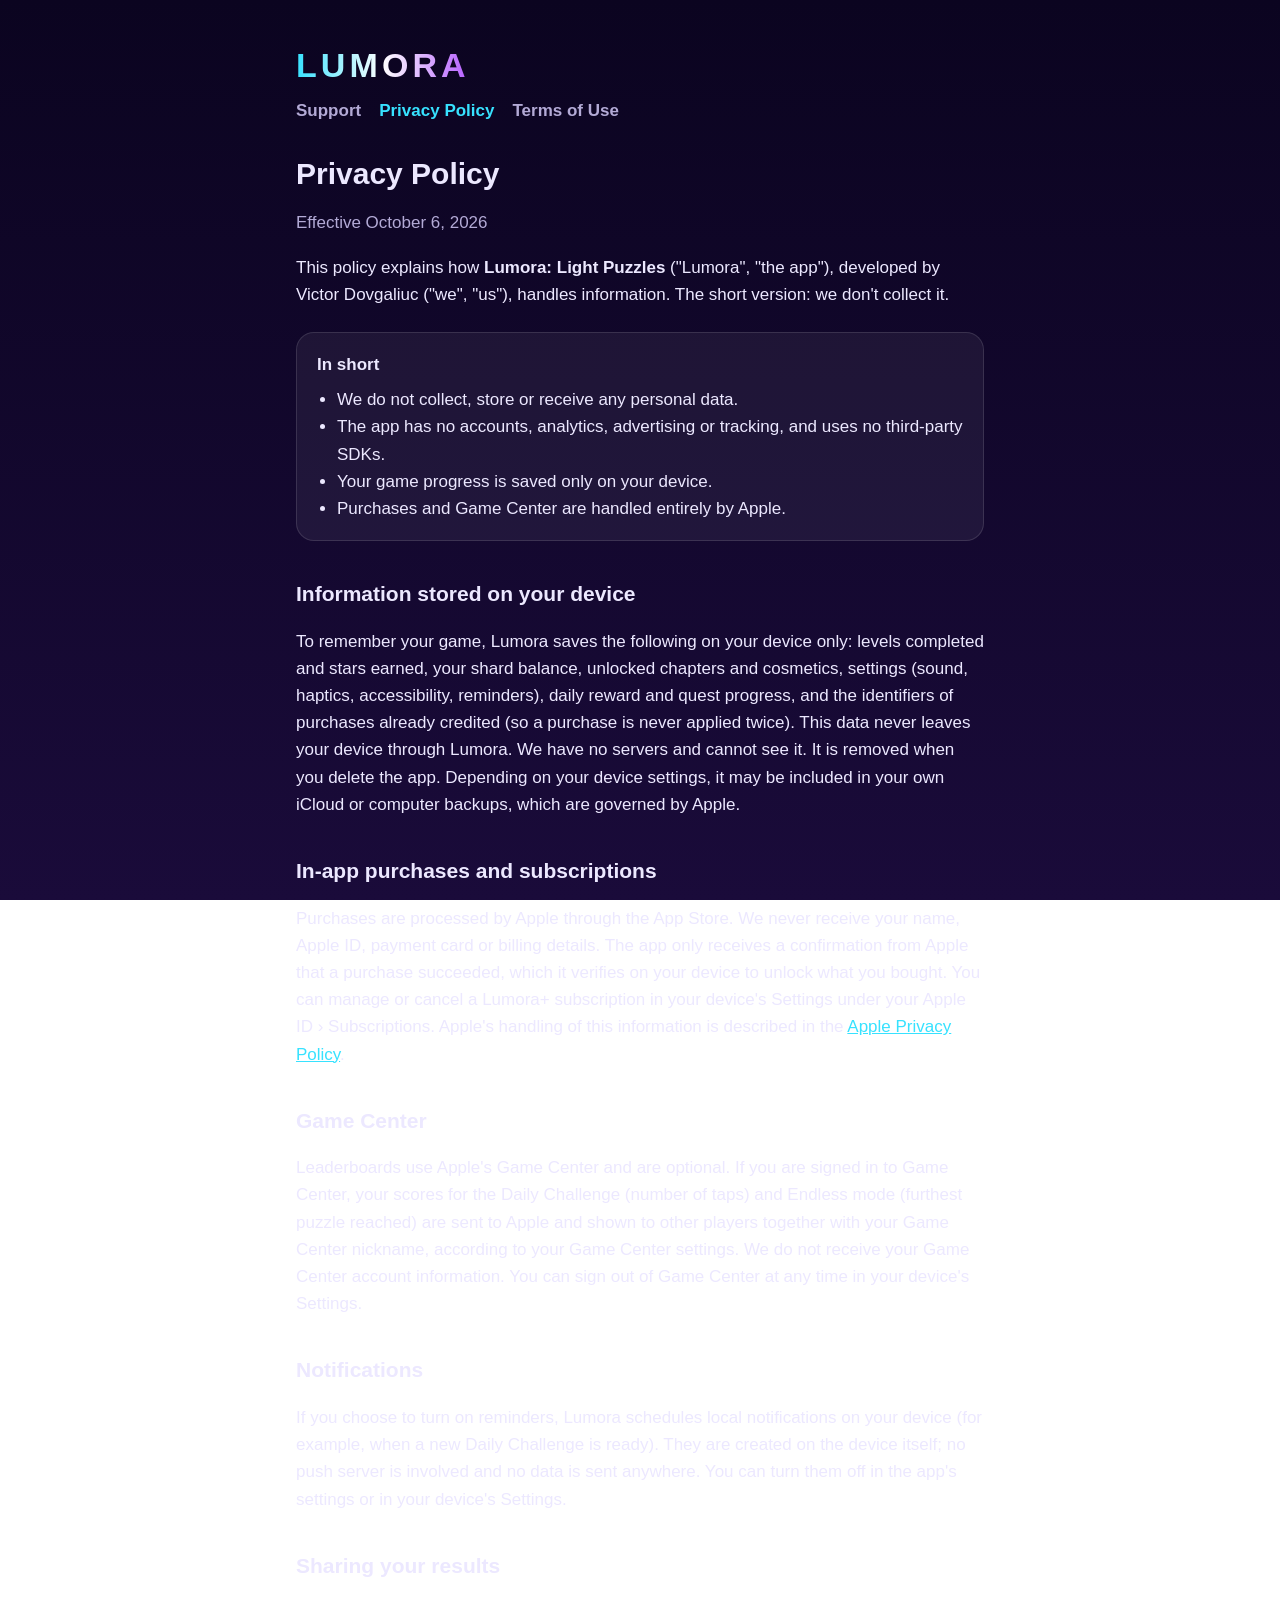
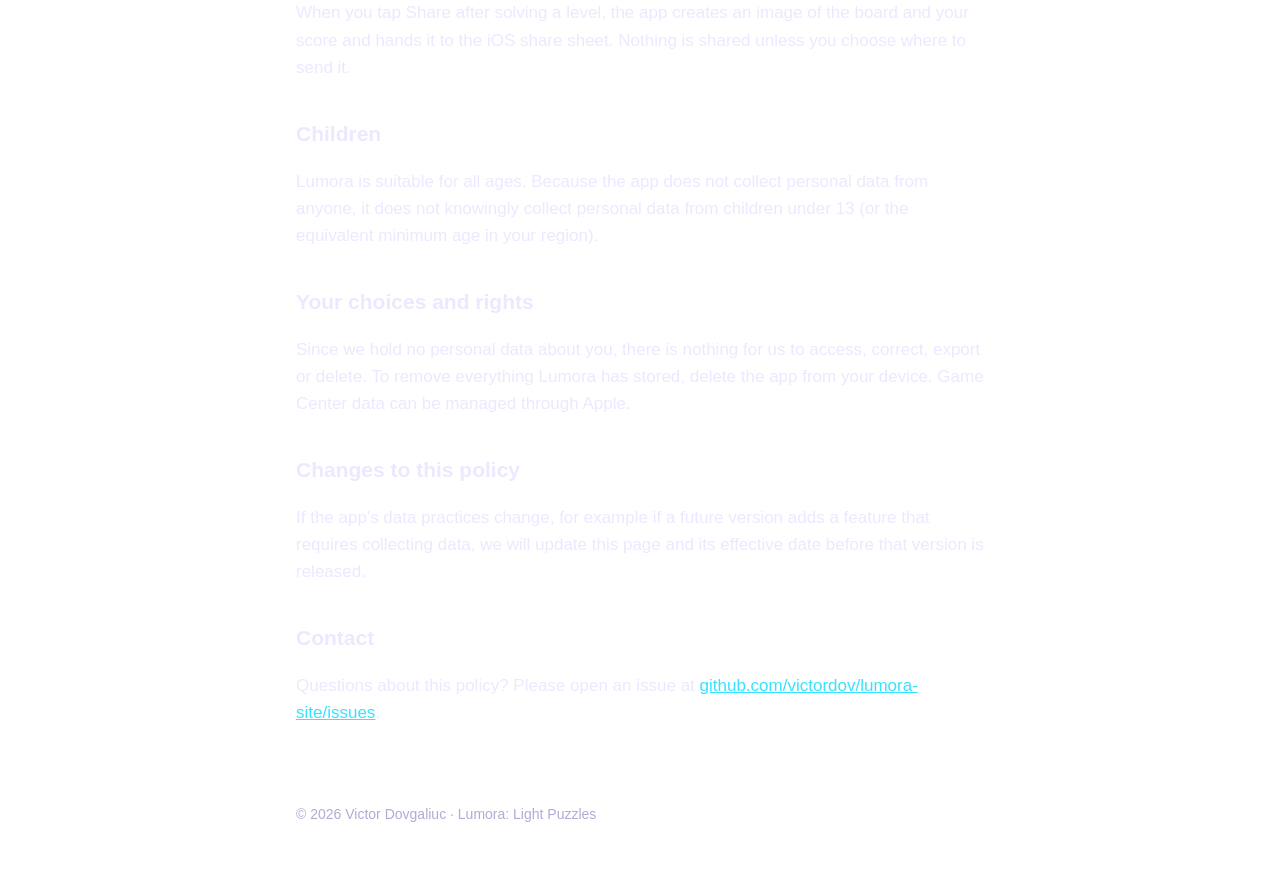
==== privacy.html @ a602e6bb "Add Lumora support, privacy policy and terms pages Co-Authored-By: Claude Opus 5.5 <noreply@anthropi" ====
<!doctype html>
<html lang="en">
<head>
  <meta charset="utf-8">
  <meta name="viewport" content="width=device-width, initial-scale=1">
  <title>Lumora Privacy Policy</title>
  <meta name="description" content="Privacy policy for Lumora: Light Puzzles. Lumora does not collect personal data.">
  <link rel="stylesheet" href="style.css">
</head>
<body>
<main>
  <header>
    <a class="logo" href="./">LUMORA</a>
    <nav>
      <a href="./">Support</a>
      <a href="privacy.html" aria-current="page">Privacy Policy</a>
      <a href="terms.html">Terms of Use</a>
    </nav>
  </header>

  <h1>Privacy Policy</h1>
  <p class="muted">Effective October 6, 2026</p>

  <p>This policy explains how <strong>Lumora: Light Puzzles</strong> ("Lumora", "the app"), developed by
    Victor Dovgaliuc ("we", "us"), handles information. The short version: we don't collect it.</p>

  <div class="summary">
    <strong>In short</strong>
    <ul>
      <li>We do not collect, store or receive any personal data.</li>
      <li>The app has no accounts, analytics, advertising or tracking, and uses no third-party SDKs.</li>
      <li>Your game progress is saved only on your device.</li>
      <li>Purchases and Game Center are handled entirely by Apple.</li>
    </ul>
  </div>

  <h2>Information stored on your device</h2>
  <p>To remember your game, Lumora saves the following on your device only: levels completed and stars earned,
    your shard balance, unlocked chapters and cosmetics, settings (sound, haptics, accessibility, reminders),
    daily reward and quest progress, and the identifiers of purchases already credited (so a purchase is never
    applied twice). This data never leaves your device through Lumora. We have no servers and cannot see it.
    It is removed when you delete the app. Depending on your device settings, it may be included in your own
    iCloud or computer backups, which are governed by Apple.</p>

  <h2>In-app purchases and subscriptions</h2>
  <p>Purchases are processed by Apple through the App Store. We never receive your name, Apple ID, payment card or
    billing details. The app only receives a confirmation from Apple that a purchase succeeded, which it verifies
    on your device to unlock what you bought. You can manage or cancel a Lumora+ subscription in your device's
    Settings under your Apple ID &rsaquo; Subscriptions. Apple's handling of this information is described in the
    <a href="https://www.apple.com/legal/privacy/">Apple Privacy Policy</a>.</p>

  <h2>Game Center</h2>
  <p>Leaderboards use Apple's Game Center and are optional. If you are signed in to Game Center, your scores for the
    Daily Challenge (number of taps) and Endless mode (furthest puzzle reached) are sent to Apple and shown to other
    players together with your Game Center nickname, according to your Game Center settings. We do not receive
    your Game Center account information. You can sign out of Game Center at any time in your device's Settings.</p>

  <h2>Notifications</h2>
  <p>If you choose to turn on reminders, Lumora schedules local notifications on your device (for example, when a new
    Daily Challenge is ready). They are created on the device itself; no push server is involved and no data is sent
    anywhere. You can turn them off in the app's settings or in your device's Settings.</p>

  <h2>Sharing your results</h2>
  <p>When you tap Share after solving a level, the app creates an image of the board and your score and hands it to
    the iOS share sheet. Nothing is shared unless you choose where to send it.</p>

  <h2>Children</h2>
  <p>Lumora is suitable for all ages. Because the app does not collect personal data from anyone, it does not
    knowingly collect personal data from children under 13 (or the equivalent minimum age in your region).</p>

  <h2>Your choices and rights</h2>
  <p>Since we hold no personal data about you, there is nothing for us to access, correct, export or delete. To remove
    everything Lumora has stored, delete the app from your device. Game Center data can be managed through Apple.</p>

  <h2>Changes to this policy</h2>
  <p>If the app's data practices change, for example if a future version adds a feature that requires collecting
    data, we will update this page and its effective date before that version is released.</p>

  <h2>Contact</h2>
  <p>Questions about this policy? Please open an issue at
    <a href="https://github.com/victordov/lumora-site/issues">github.com/victordov/lumora-site/issues</a>.</p>

  <footer>&copy; 2026 Victor Dovgaliuc &middot; Lumora: Light Puzzles</footer>
</main>
</body>
</html>
---- style.css ----
:root {
  --bg: #0b0420;
  --bg2: #1a0b3a;
  --text: #ece8ff;
  --muted: #b3aad6;
  --accent: #37e2ff;
  --accent2: #b45cff;
  --card: rgba(255, 255, 255, 0.06);
  --line: rgba(255, 255, 255, 0.12);
}

* { box-sizing: border-box; }

body {
  margin: 0;
  min-height: 100vh;
  background: linear-gradient(180deg, var(--bg), var(--bg2)) fixed;
  color: var(--text);
  font: 17px/1.6 -apple-system, BlinkMacSystemFont, "SF Pro Text", "Segoe UI", Roboto, sans-serif;
}

main {
  max-width: 720px;
  margin: 0 auto;
  padding: 48px 16px 64px;
}

header { margin-bottom: 32px; }

.logo {
  font: 900 34px/1 ui-rounded, -apple-system, sans-serif;
  letter-spacing: 0.12em;
  background: linear-gradient(90deg, var(--accent), #fff, var(--accent2));
  -webkit-background-clip: text;
  background-clip: text;
  color: transparent;
  text-decoration: none;
}

nav { margin-top: 12px; display: flex; gap: 18px; flex-wrap: wrap; }
nav a { color: var(--muted); text-decoration: none; font-weight: 600; }
nav a[aria-current="page"] { color: var(--accent); }

h1 { font-size: 30px; line-height: 1.2; margin: 0 0 6px; }
h2 { font-size: 21px; margin: 36px 0 8px; }
p, li { color: var(--text); }
.muted { color: var(--muted); }
a { color: var(--accent); }

.summary {
  background: var(--card);
  border: 1px solid var(--line);
  border-radius: 18px;
  padding: 18px 20px;
  margin: 24px 0;
}
.summary ul { margin: 8px 0 0; padding-left: 20px; }

footer {
  margin-top: 56px;
  padding-top: 20px;
  border-top: 1px solid var(--line);
  color: var(--muted);
  font-size: 14px;
}
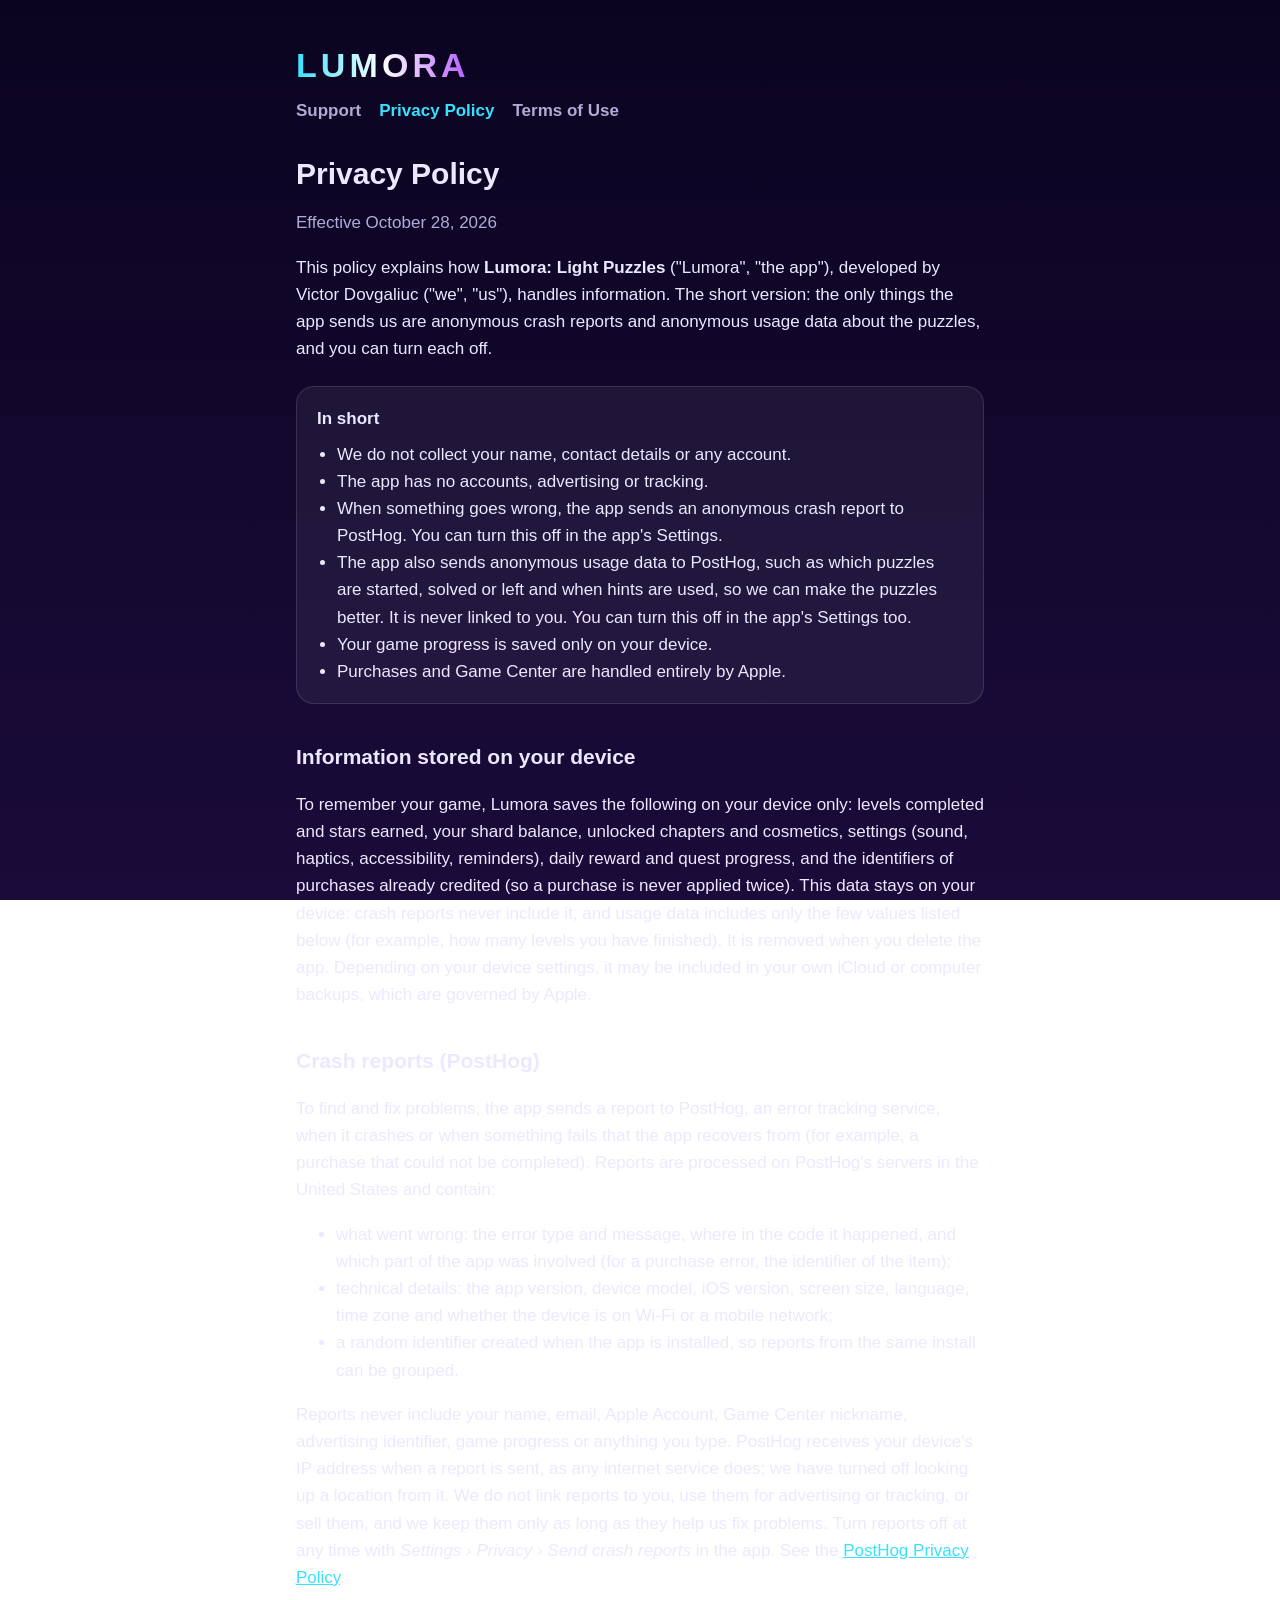
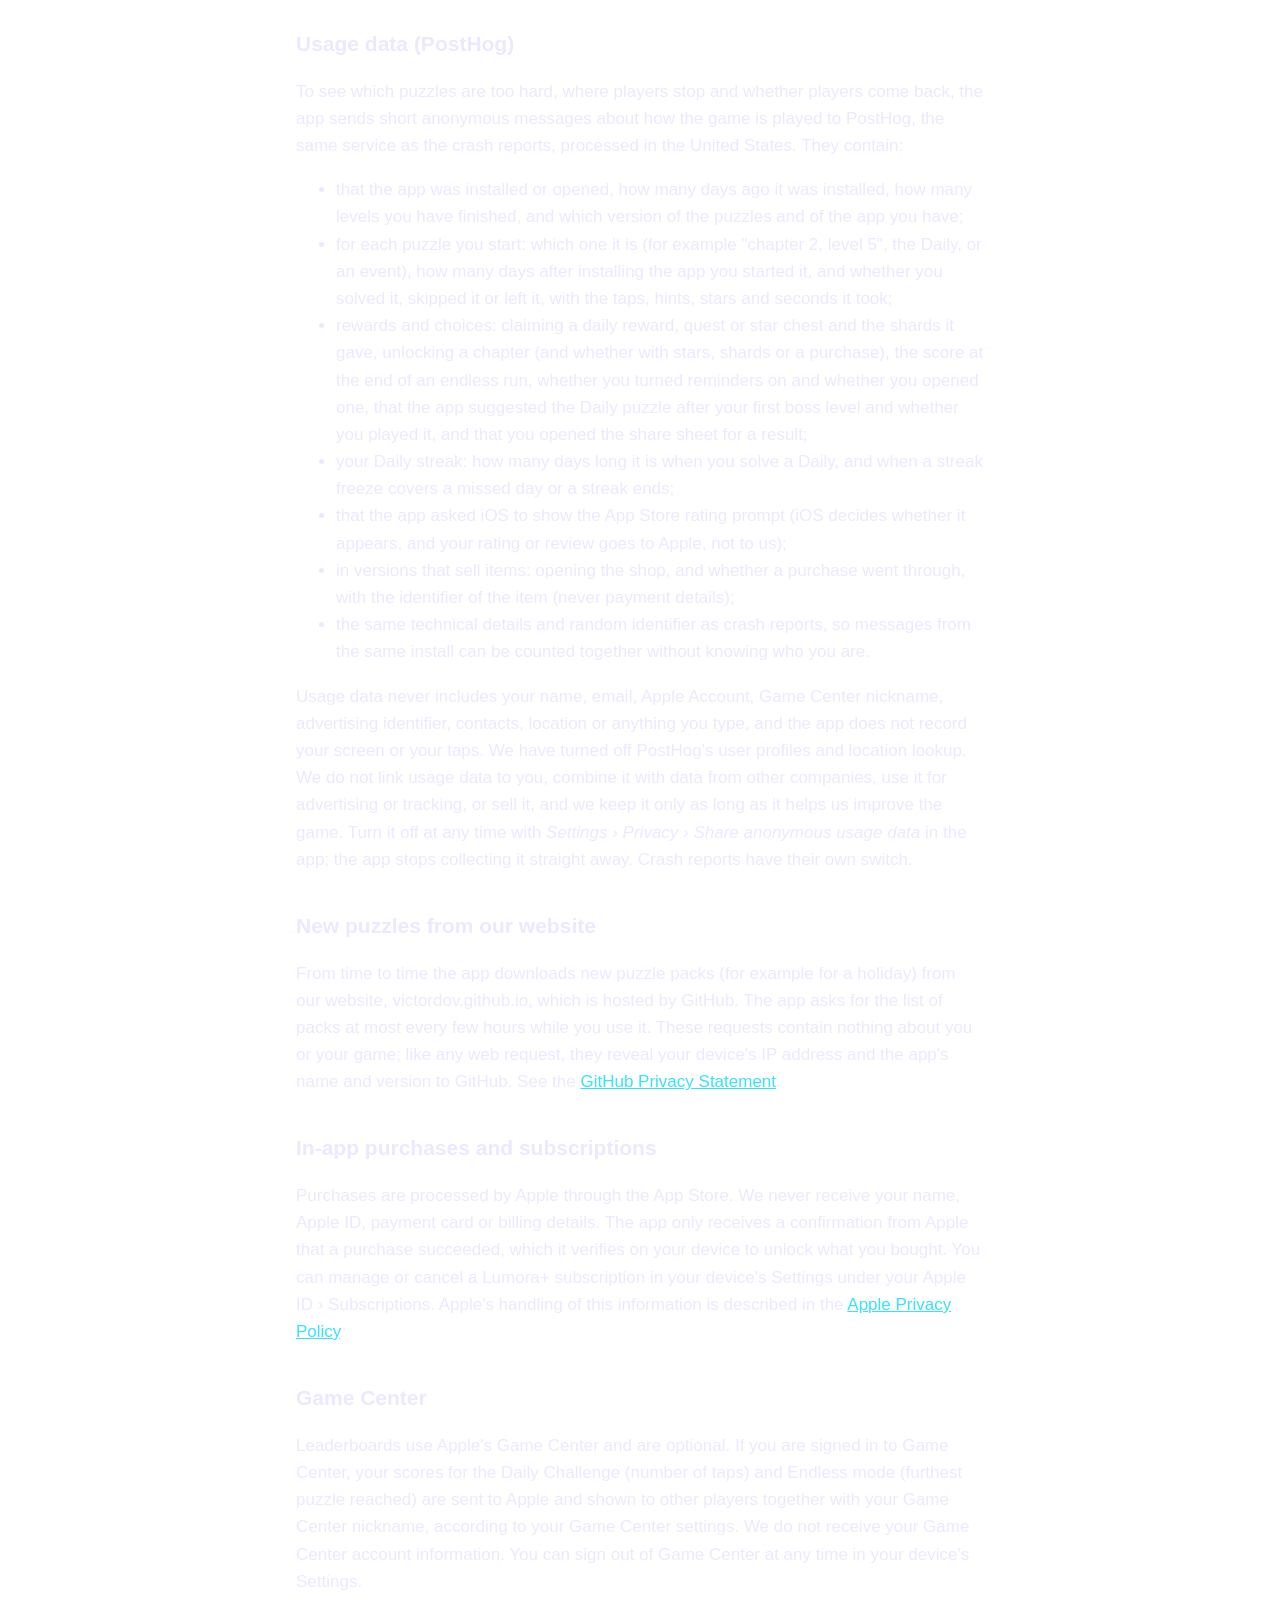
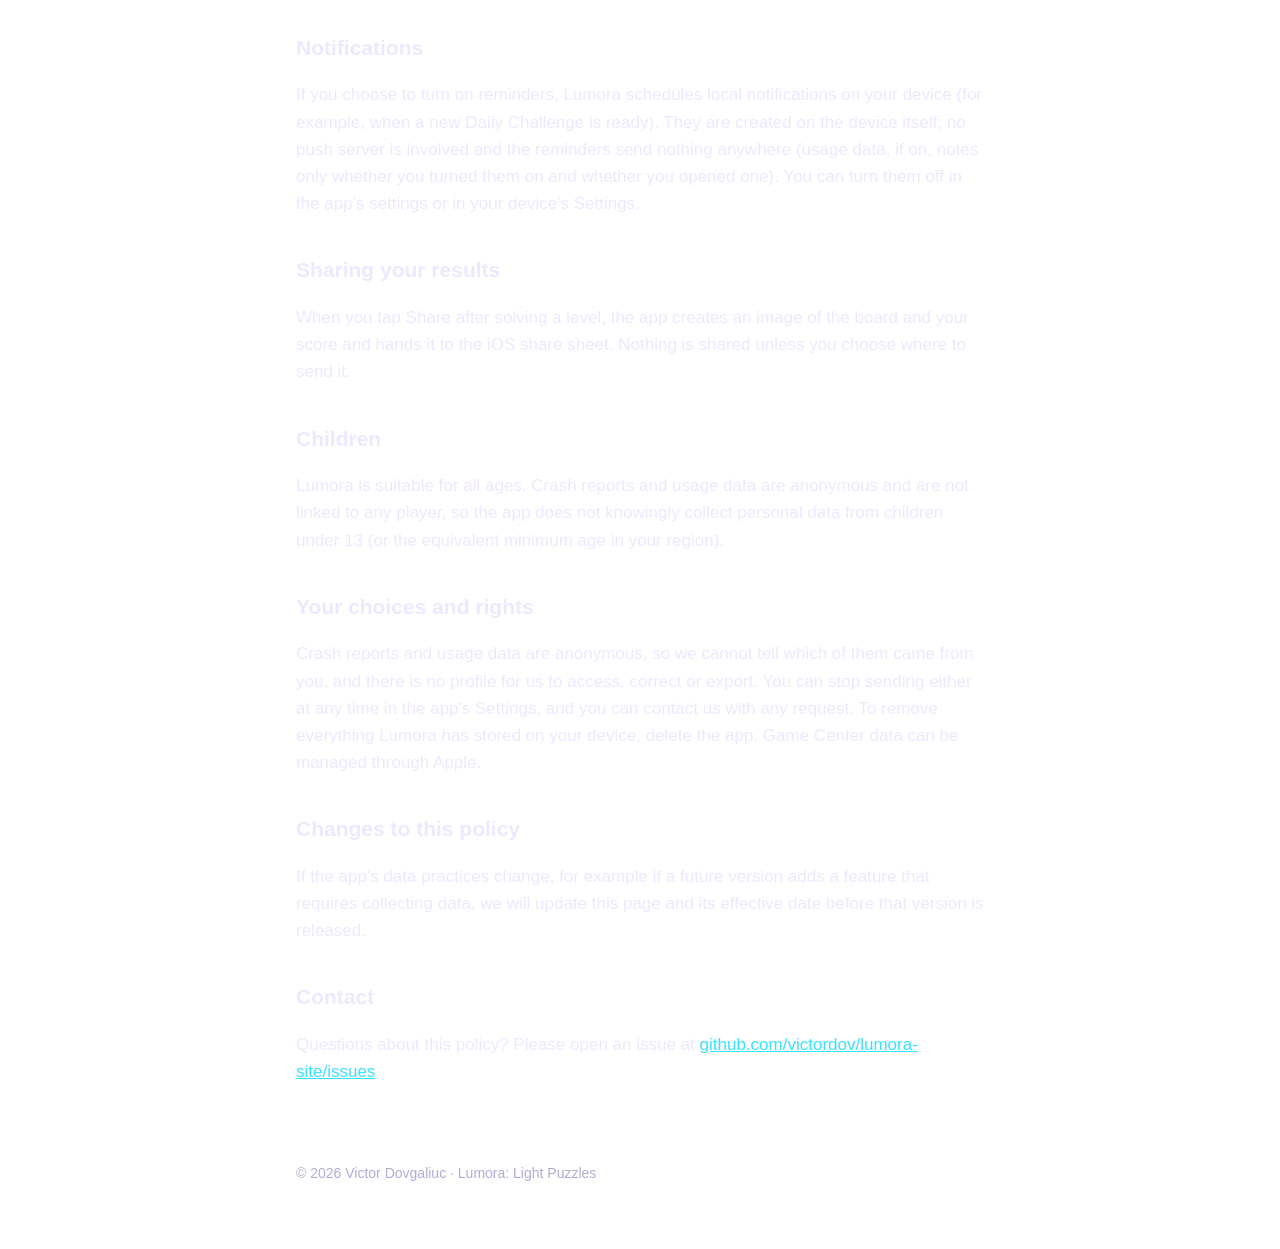
==== commit 9376f77a: "Live packs: Halloween, Autumn Lights, Winter Lights; privacy policy of October 28 Co-Authored-By: Cl" ====
--- a/privacy.html
+++ b/privacy.html
@@ -4,7 +4,7 @@
   <meta charset="utf-8">
   <meta name="viewport" content="width=device-width, initial-scale=1">
   <title>Lumora Privacy Policy</title>
-  <meta name="description" content="Privacy policy for Lumora: Light Puzzles. Lumora does not collect personal data.">
+  <meta name="description" content="Privacy policy for Lumora: Light Puzzles. Lumora sends only anonymous crash reports and anonymous usage data, and you can turn each off.">
   <link rel="stylesheet" href="style.css">
 </head>
 <body>
@@ -19,16 +19,22 @@
   </header>
 
   <h1>Privacy Policy</h1>
-  <p class="muted">Effective October 6, 2026</p>
+  <p class="muted">Effective October 28, 2026</p>
 
   <p>This policy explains how <strong>Lumora: Light Puzzles</strong> ("Lumora", "the app"), developed by
-    Victor Dovgaliuc ("we", "us"), handles information. The short version: we don't collect it.</p>
+    Victor Dovgaliuc ("we", "us"), handles information. The short version: the only things the app sends us are
+    anonymous crash reports and anonymous usage data about the puzzles, and you can turn each off.</p>
 
   <div class="summary">
     <strong>In short</strong>
     <ul>
-      <li>We do not collect, store or receive any personal data.</li>
-      <li>The app has no accounts, analytics, advertising or tracking, and uses no third-party SDKs.</li>
+      <li>We do not collect your name, contact details or any account.</li>
+      <li>The app has no accounts, advertising or tracking.</li>
+      <li>When something goes wrong, the app sends an anonymous crash report to PostHog. You can turn this off
+        in the app's Settings.</li>
+      <li>The app also sends anonymous usage data to PostHog, such as which puzzles are started, solved or left
+        and when hints are used, so we can make the puzzles better. It is never linked to you. You can turn this
+        off in the app's Settings too.</li>
       <li>Your game progress is saved only on your device.</li>
       <li>Purchases and Game Center are handled entirely by Apple.</li>
     </ul>
@@ -38,9 +44,66 @@
   <p>To remember your game, Lumora saves the following on your device only: levels completed and stars earned,
     your shard balance, unlocked chapters and cosmetics, settings (sound, haptics, accessibility, reminders),
     daily reward and quest progress, and the identifiers of purchases already credited (so a purchase is never
-    applied twice). This data never leaves your device through Lumora. We have no servers and cannot see it.
-    It is removed when you delete the app. Depending on your device settings, it may be included in your own
-    iCloud or computer backups, which are governed by Apple.</p>
+    applied twice). This data stays on your device: crash reports never include it, and usage data includes only
+    the few values listed below (for example, how many levels you have finished). It is removed when you delete
+    the app. Depending on your device settings, it may be included in your own iCloud or computer backups, which
+    are governed by Apple.</p>
+
+  <h2>Crash reports (PostHog)</h2>
+  <p>To find and fix problems, the app sends a report to PostHog, an error tracking service, when it crashes or
+    when something fails that the app recovers from (for example, a purchase that could not be completed). Reports
+    are processed on PostHog's servers in the United States and contain:</p>
+  <ul>
+    <li>what went wrong: the error type and message, where in the code it happened, and which part of the app was
+      involved (for a purchase error, the identifier of the item);</li>
+    <li>technical details: the app version, device model, iOS version, screen size, language, time zone and
+      whether the device is on Wi-Fi or a mobile network;</li>
+    <li>a random identifier created when the app is installed, so reports from the same install can be grouped.</li>
+  </ul>
+  <p>Reports never include your name, email, Apple Account, Game Center nickname, advertising identifier, game
+    progress or anything you type. PostHog receives your device's IP address when a report is sent, as any internet
+    service does; we have turned off looking up a location from it. We do not link reports to you, use them for
+    advertising or tracking, or sell them, and we keep them only as long as they help us fix problems. Turn reports
+    off at any time with <em>Settings &rsaquo; Privacy &rsaquo; Send crash reports</em> in the app. See the
+    <a href="https://posthog.com/privacy">PostHog Privacy Policy</a>.</p>
+
+  <h2>Usage data (PostHog)</h2>
+  <p>To see which puzzles are too hard, where players stop and whether players come back, the app sends short
+    anonymous messages about how the game is played to PostHog, the same service as the crash reports, processed
+    in the United States. They contain:</p>
+  <ul>
+    <li>that the app was installed or opened, how many days ago it was installed, how many levels you have finished,
+      and which version of the puzzles and of the app you have;</li>
+    <li>for each puzzle you start: which one it is (for example "chapter 2, level 5", the Daily, or an event), how
+      many days after installing the app you started it, and whether you solved it, skipped it or left it, with the
+      taps, hints, stars and seconds it took;</li>
+    <li>rewards and choices: claiming a daily reward, quest or star chest and the shards it gave, unlocking a
+      chapter (and whether with stars, shards or a purchase), the score at the end of an endless run, whether you
+      turned reminders on and whether you opened one, that the app suggested the Daily puzzle after your first boss
+      level and whether you played it, and that you opened the share sheet for a result;</li>
+    <li>your Daily streak: how many days long it is when you solve a Daily, and when a streak freeze covers a missed
+      day or a streak ends;</li>
+    <li>that the app asked iOS to show the App Store rating prompt (iOS decides whether it appears, and your rating
+      or review goes to Apple, not to us);</li>
+    <li>in versions that sell items: opening the shop, and whether a purchase went through, with the identifier
+      of the item (never payment details);</li>
+    <li>the same technical details and random identifier as crash reports, so messages from the same install can
+      be counted together without knowing who you are.</li>
+  </ul>
+  <p>Usage data never includes your name, email, Apple Account, Game Center nickname, advertising identifier,
+    contacts, location or anything you type, and the app does not record your screen or your taps. We have turned
+    off PostHog's user profiles and location lookup. We do not link usage data to you, combine it with data from
+    other companies, use it for advertising or tracking, or sell it, and we keep it only as long as it helps us
+    improve the game. Turn it off at any time with <em>Settings &rsaquo; Privacy &rsaquo; Share anonymous usage
+    data</em> in the app; the app stops collecting it straight away. Crash reports have their own switch.</p>
+
+  <h2>New puzzles from our website</h2>
+  <p>From time to time the app downloads new puzzle packs (for example for a holiday) from our website,
+    victordov.github.io, which is hosted by GitHub. The app asks for the list of packs at most every few hours
+    while you use it. These requests contain nothing about you or your game; like any web request, they reveal
+    your device's IP address and the app's name and version to GitHub. See the
+    <a href="https://docs.github.com/site-policy/privacy-policies/github-general-privacy-statement">GitHub
+    Privacy Statement</a>.</p>
 
   <h2>In-app purchases and subscriptions</h2>
   <p>Purchases are processed by Apple through the App Store. We never receive your name, Apple ID, payment card or
@@ -57,20 +120,24 @@
 
   <h2>Notifications</h2>
   <p>If you choose to turn on reminders, Lumora schedules local notifications on your device (for example, when a new
-    Daily Challenge is ready). They are created on the device itself; no push server is involved and no data is sent
-    anywhere. You can turn them off in the app's settings or in your device's Settings.</p>
+    Daily Challenge is ready). They are created on the device itself; no push server is involved and the reminders
+    send nothing anywhere (usage data, if on, notes only whether you turned them on and whether you opened one). You can turn them off in the
+    app's settings or in your device's Settings.</p>
 
   <h2>Sharing your results</h2>
   <p>When you tap Share after solving a level, the app creates an image of the board and your score and hands it to
     the iOS share sheet. Nothing is shared unless you choose where to send it.</p>
 
   <h2>Children</h2>
-  <p>Lumora is suitable for all ages. Because the app does not collect personal data from anyone, it does not
-    knowingly collect personal data from children under 13 (or the equivalent minimum age in your region).</p>
+  <p>Lumora is suitable for all ages. Crash reports and usage data are anonymous and are not linked to any player,
+    so the app does not knowingly collect personal data from children under 13 (or the equivalent minimum age in
+    your region).</p>
 
   <h2>Your choices and rights</h2>
-  <p>Since we hold no personal data about you, there is nothing for us to access, correct, export or delete. To remove
-    everything Lumora has stored, delete the app from your device. Game Center data can be managed through Apple.</p>
+  <p>Crash reports and usage data are anonymous, so we cannot tell which of them came from you, and there is no
+    profile for us to access, correct or export. You can stop sending either at any time in the app's Settings, and
+    you can contact us with any request. To remove everything Lumora has stored on your device, delete the app.
+    Game Center data can be managed through Apple.</p>
 
   <h2>Changes to this policy</h2>
   <p>If the app's data practices change, for example if a future version adds a feature that requires collecting
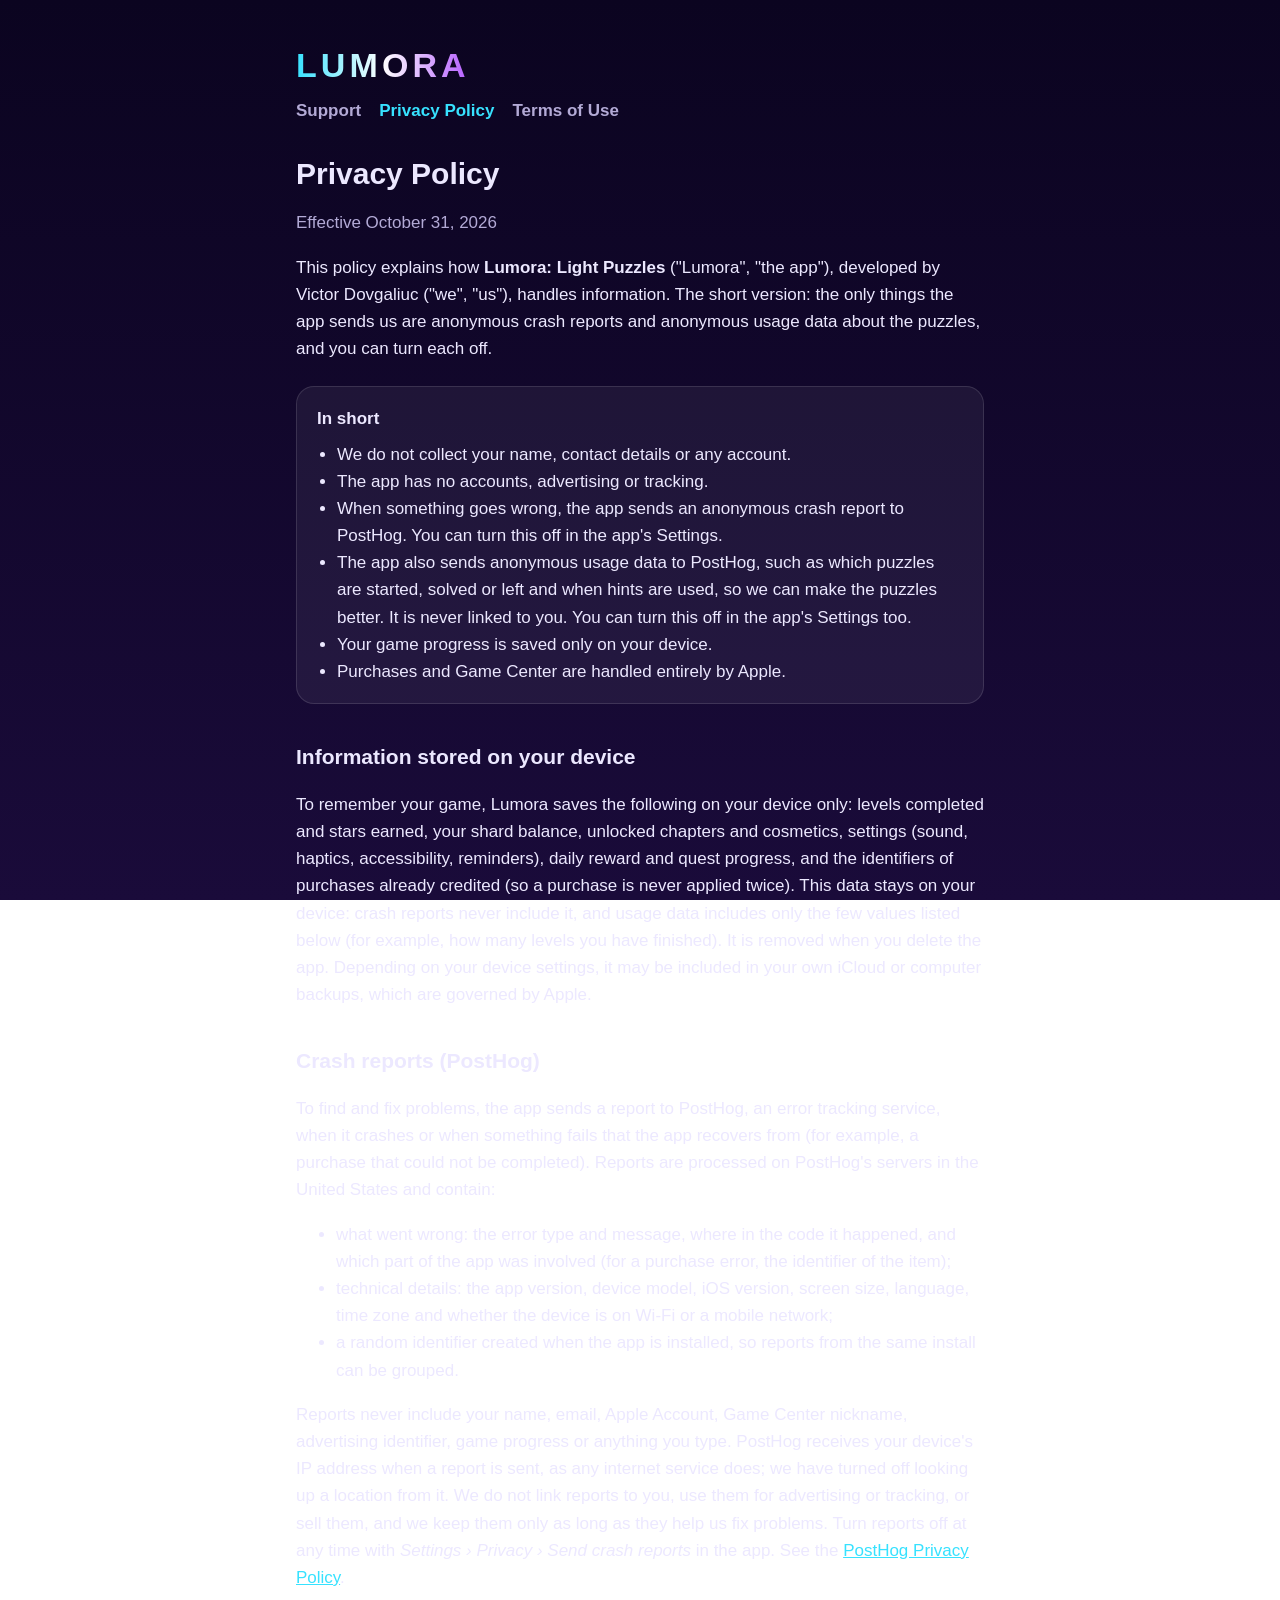
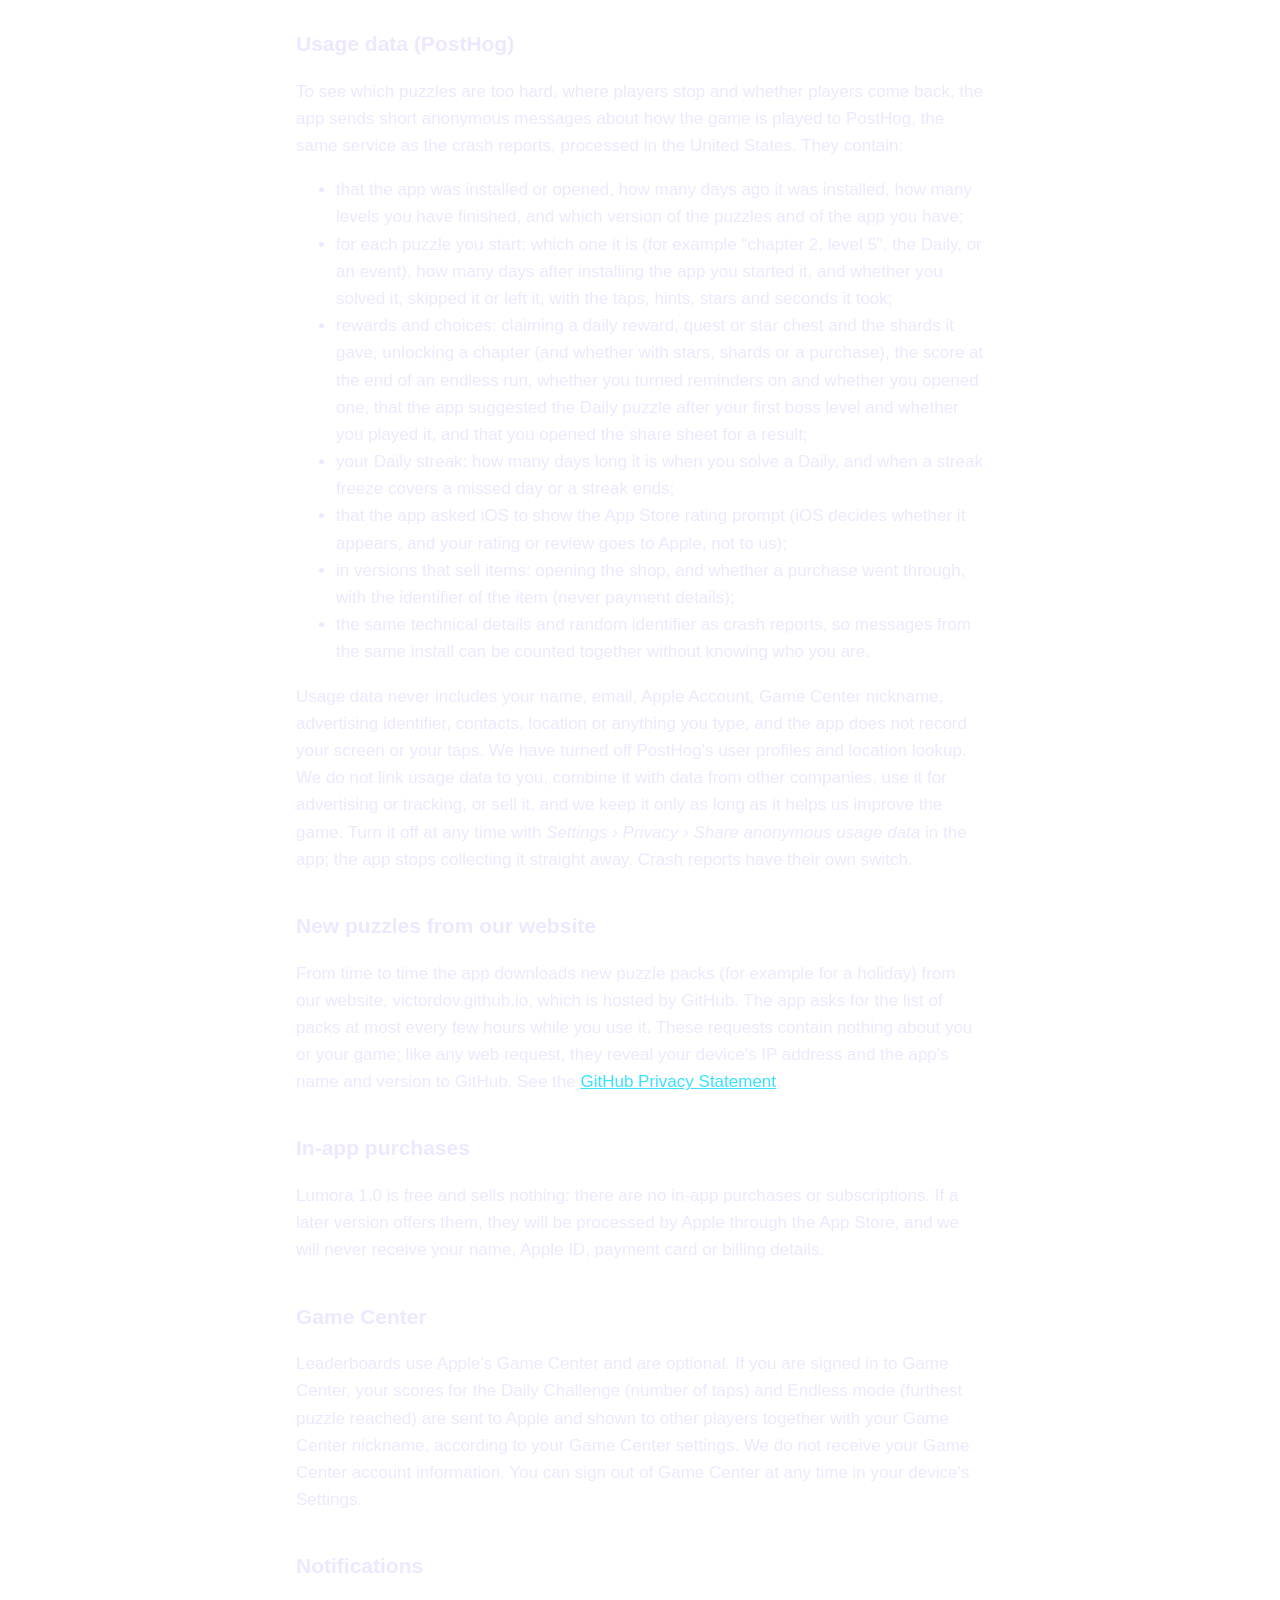
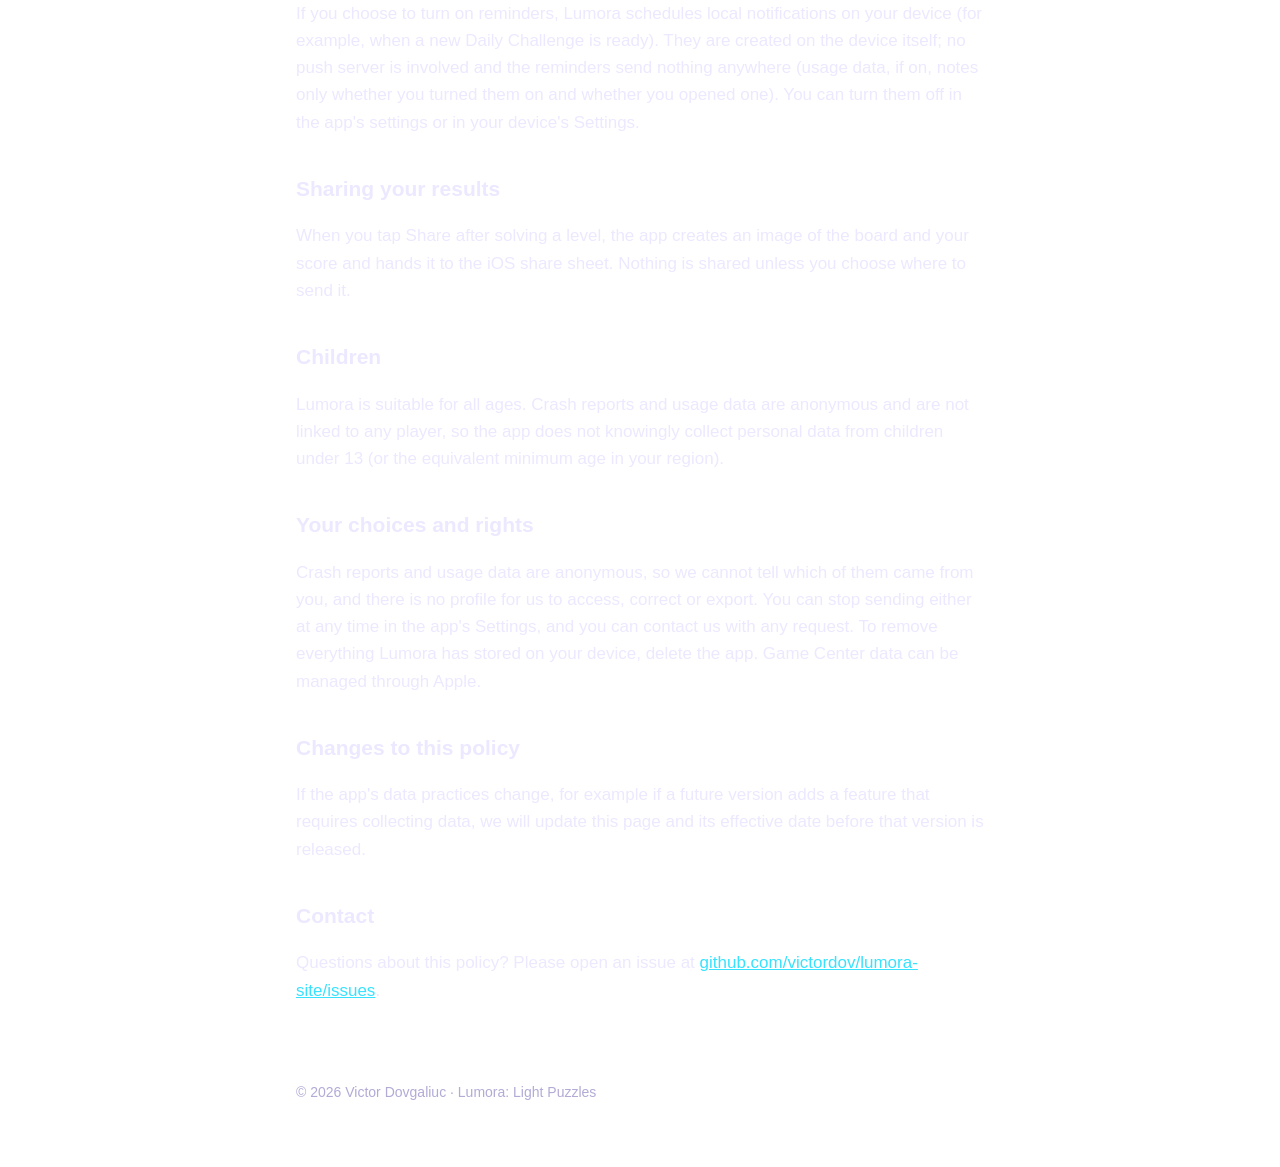
==== commit 5000765d: "Support, privacy and terms for Lumora 1.0: free, nothing sold The app links to these pages from Sett" ====
--- a/privacy.html
+++ b/privacy.html
@@ -19,7 +19,7 @@
   </header>
 
   <h1>Privacy Policy</h1>
-  <p class="muted">Effective October 28, 2026</p>
+  <p class="muted">Effective October 31, 2026</p>
 
   <p>This policy explains how <strong>Lumora: Light Puzzles</strong> ("Lumora", "the app"), developed by
     Victor Dovgaliuc ("we", "us"), handles information. The short version: the only things the app sends us are
@@ -105,12 +105,10 @@
     <a href="https://docs.github.com/site-policy/privacy-policies/github-general-privacy-statement">GitHub
     Privacy Statement</a>.</p>
 
-  <h2>In-app purchases and subscriptions</h2>
-  <p>Purchases are processed by Apple through the App Store. We never receive your name, Apple ID, payment card or
-    billing details. The app only receives a confirmation from Apple that a purchase succeeded, which it verifies
-    on your device to unlock what you bought. You can manage or cancel a Lumora+ subscription in your device's
-    Settings under your Apple ID &rsaquo; Subscriptions. Apple's handling of this information is described in the
-    <a href="https://www.apple.com/legal/privacy/">Apple Privacy Policy</a>.</p>
+  <h2>In-app purchases</h2>
+  <p>Lumora 1.0 is free and sells nothing: there are no in-app purchases or subscriptions. If a later version offers
+    them, they will be processed by Apple through the App Store, and we will never receive your name, Apple ID,
+    payment card or billing details.</p>
 
   <h2>Game Center</h2>
   <p>Leaderboards use Apple's Game Center and are optional. If you are signed in to Game Center, your scores for the
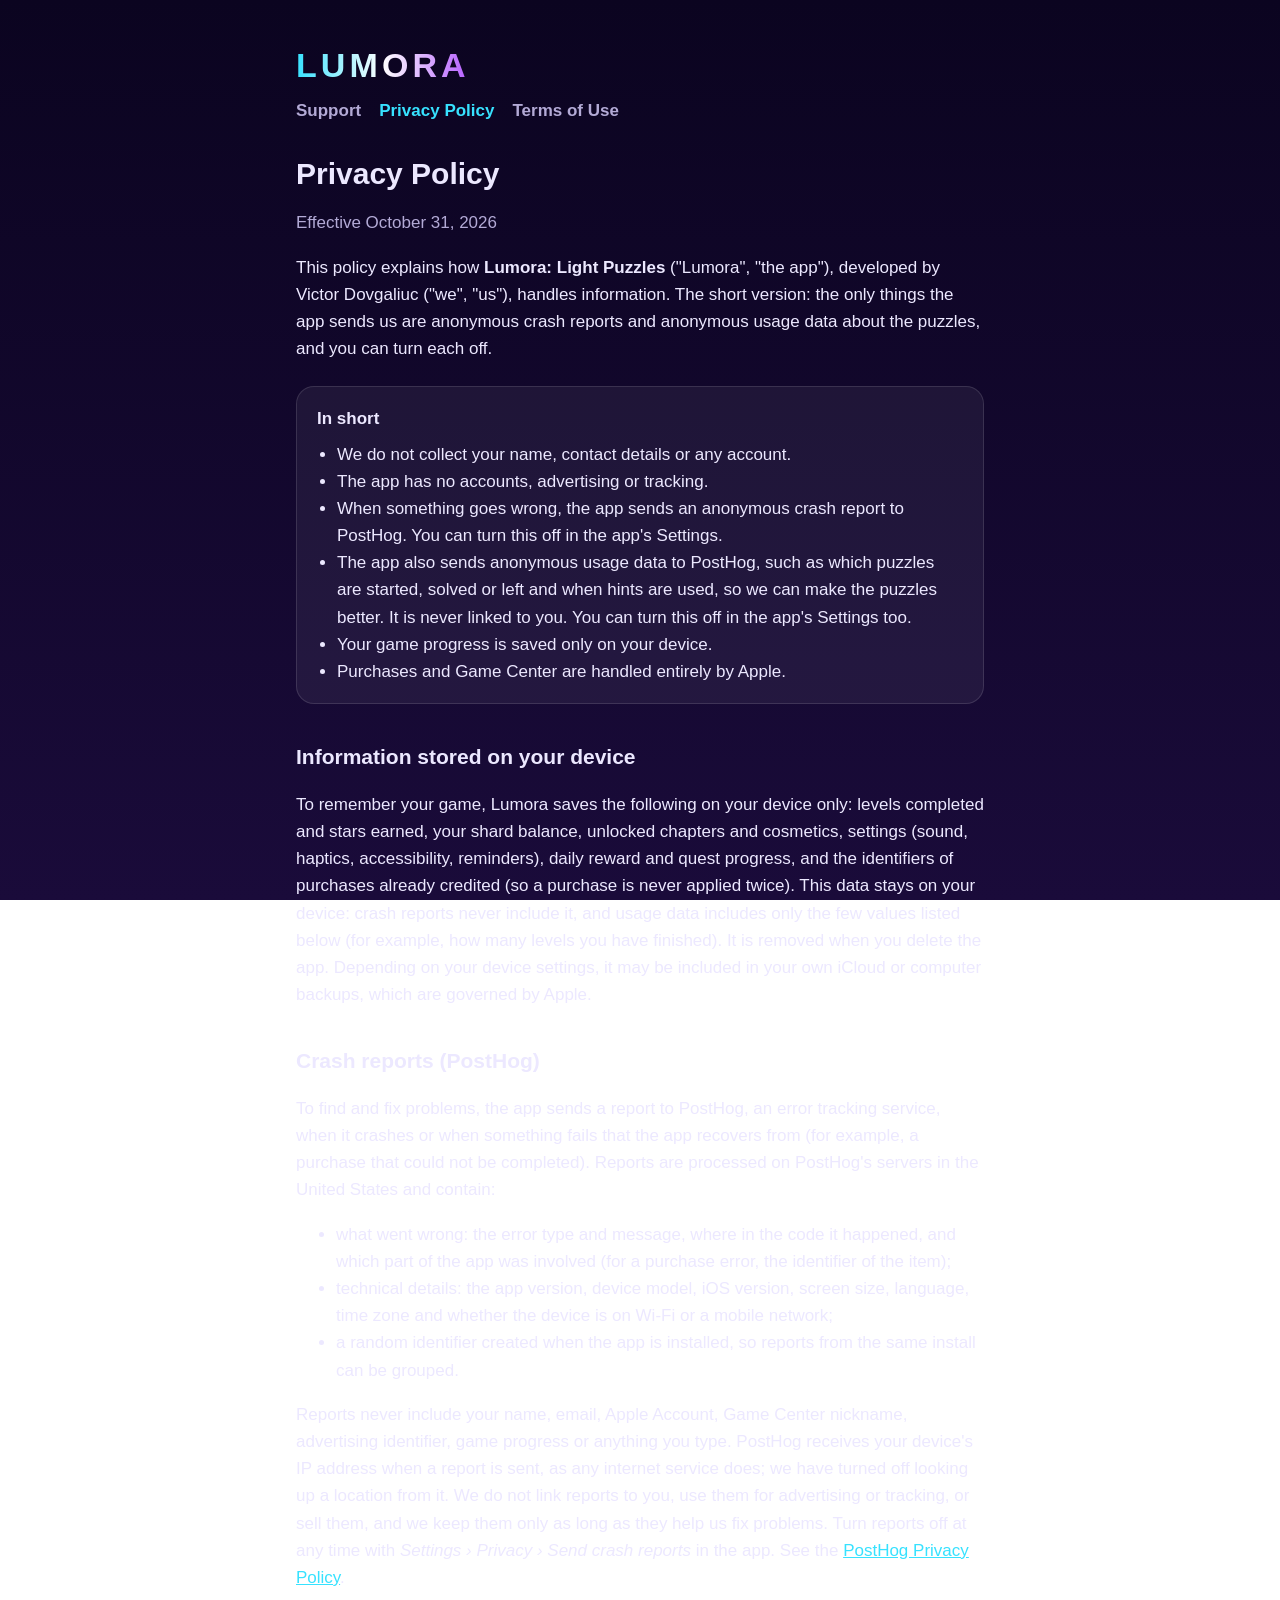
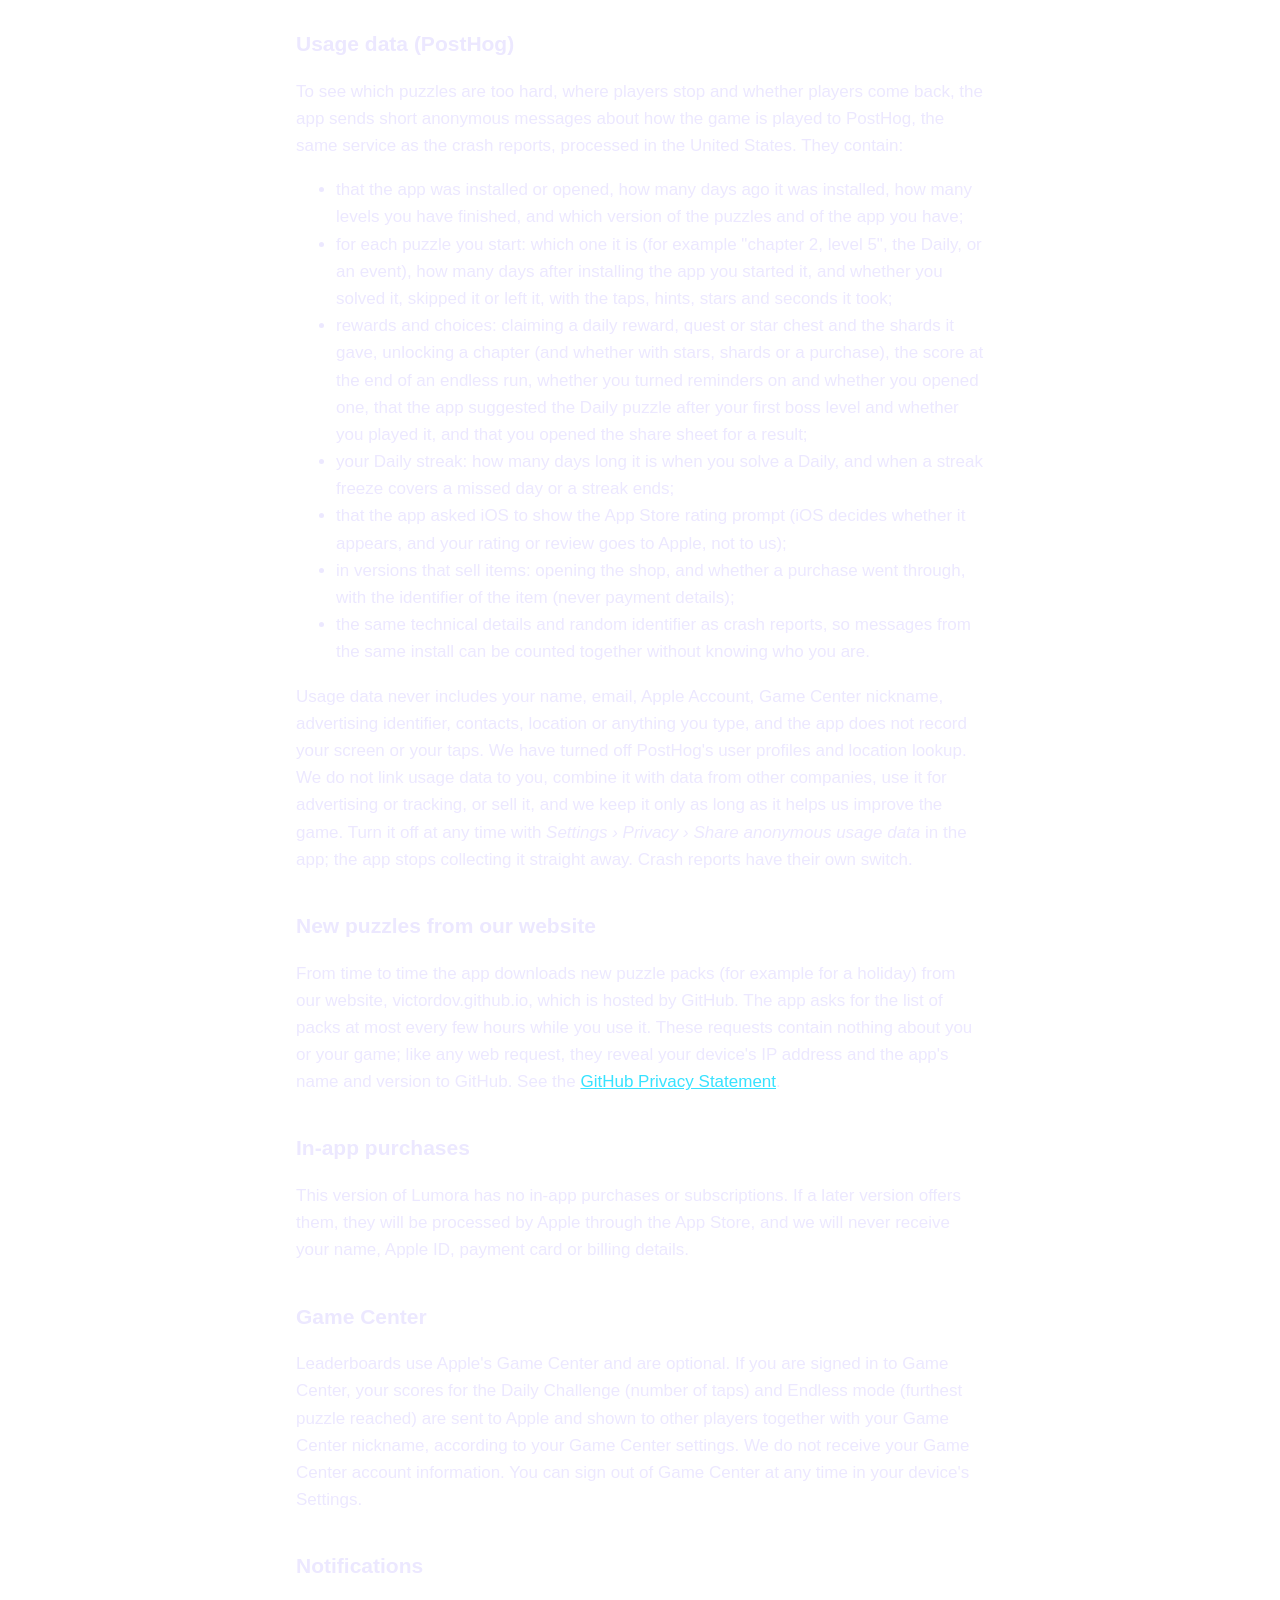
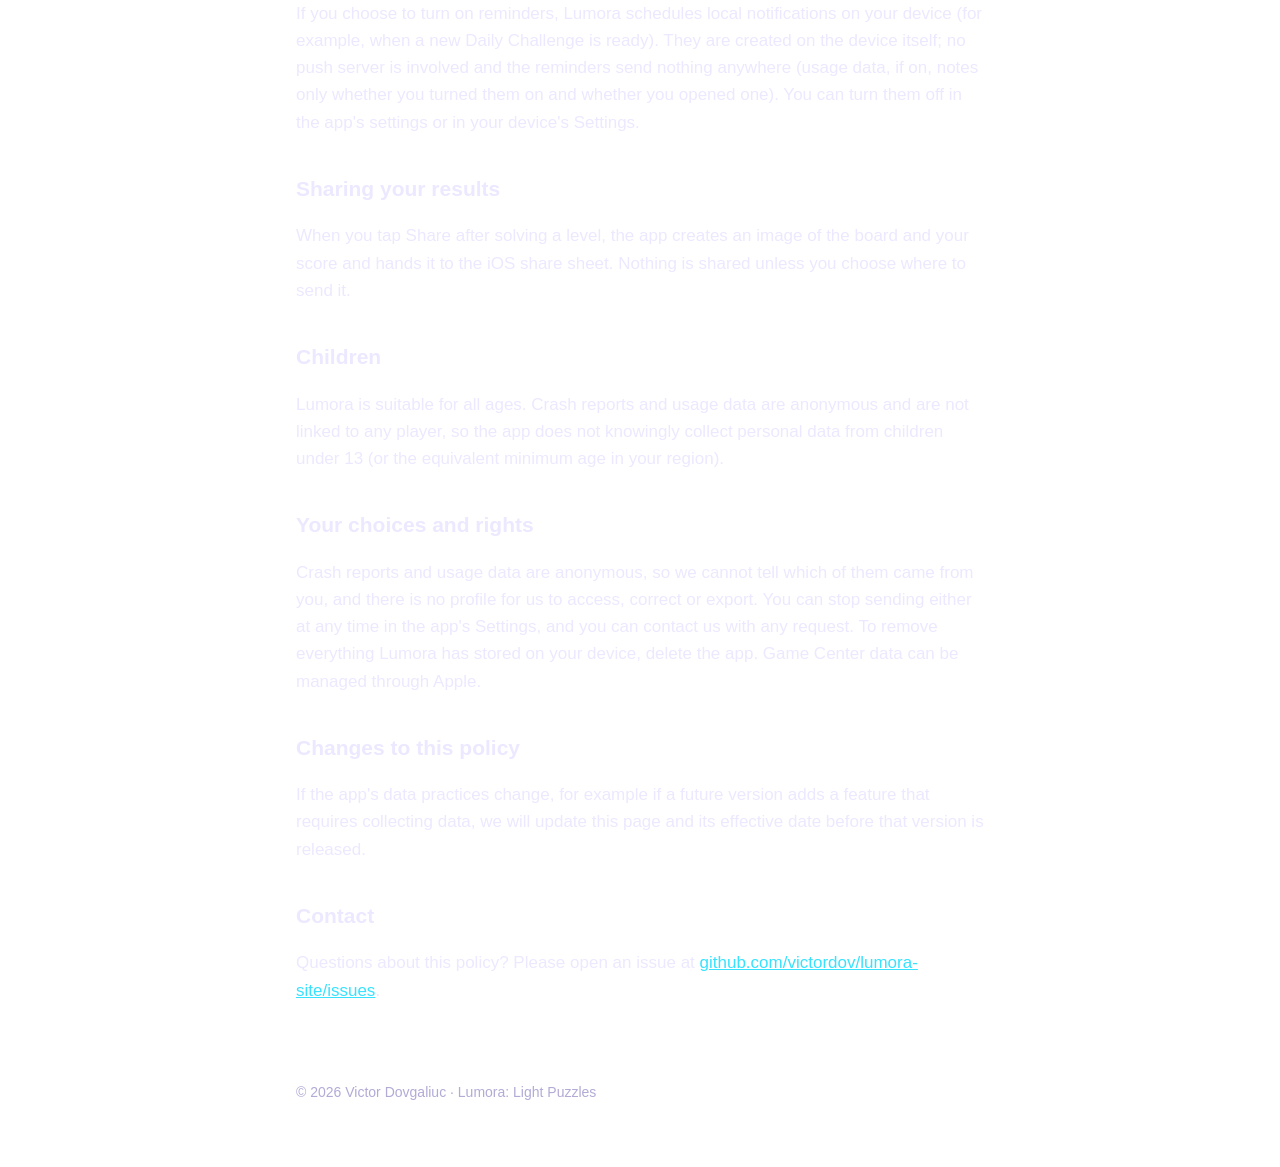
==== commit e2370202: "Say "this version has no in-app purchases" instead of "free, sells nothing" FAQ, privacy policy and " ====
--- a/privacy.html
+++ b/privacy.html
@@ -106,9 +106,9 @@
     Privacy Statement</a>.</p>
 
   <h2>In-app purchases</h2>
-  <p>Lumora 1.0 is free and sells nothing: there are no in-app purchases or subscriptions. If a later version offers
-    them, they will be processed by Apple through the App Store, and we will never receive your name, Apple ID,
-    payment card or billing details.</p>
+  <p>This version of Lumora has no in-app purchases or subscriptions. If a later version offers them, they will be
+    processed by Apple through the App Store, and we will never receive your name, Apple ID, payment card or billing
+    details.</p>
 
   <h2>Game Center</h2>
   <p>Leaderboards use Apple's Game Center and are optional. If you are signed in to Game Center, your scores for the
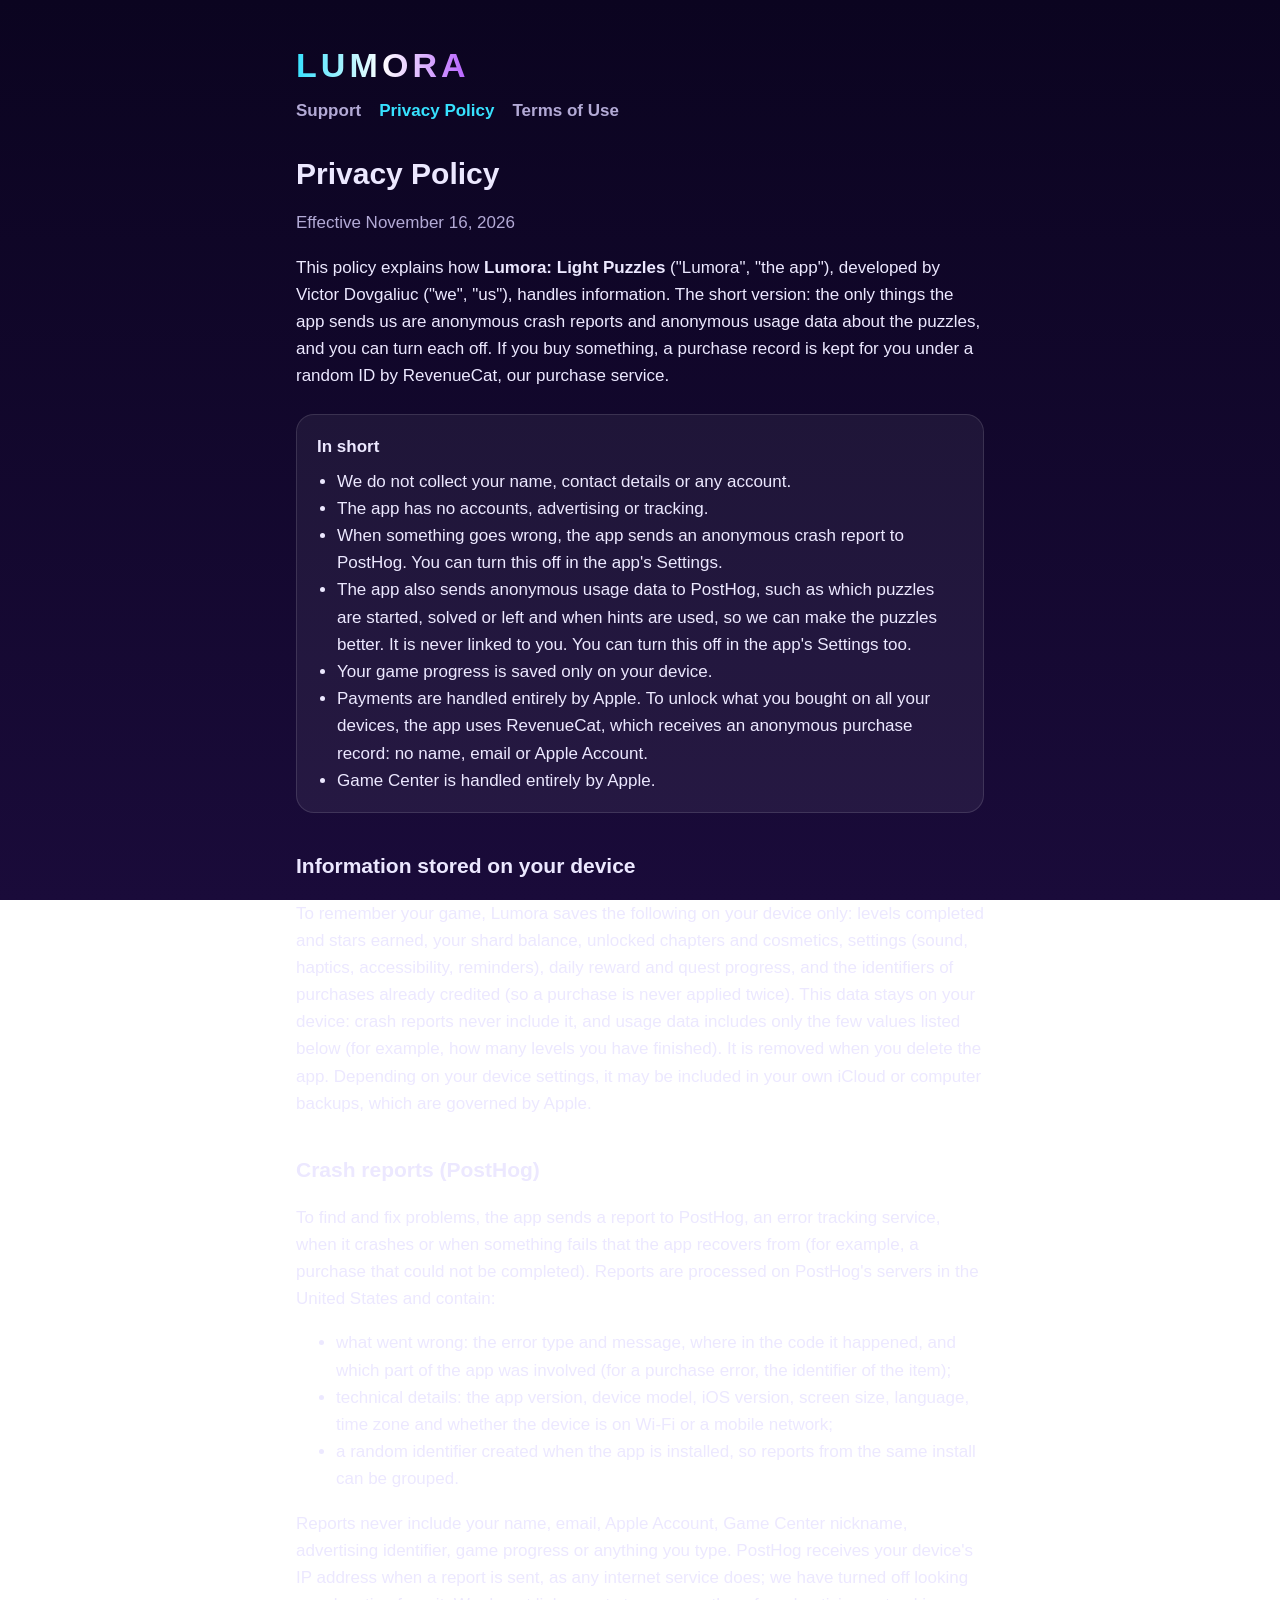
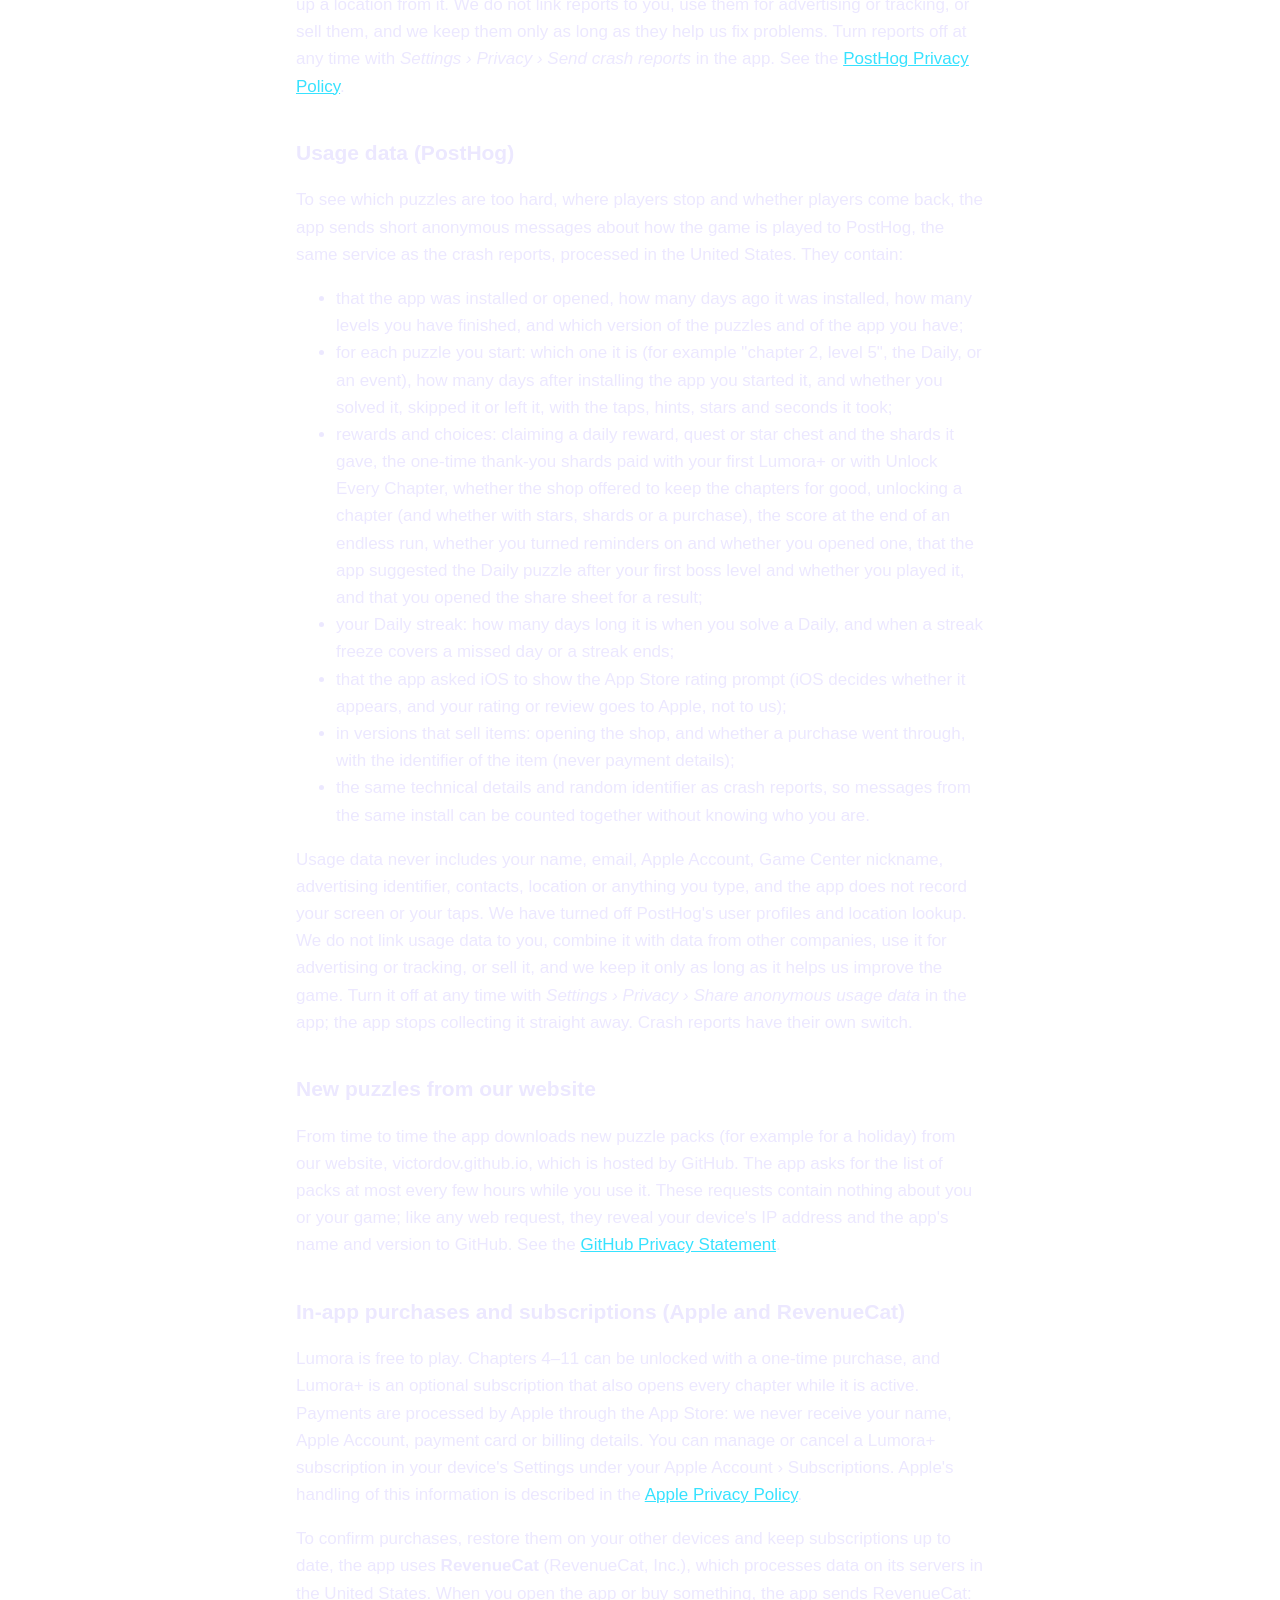
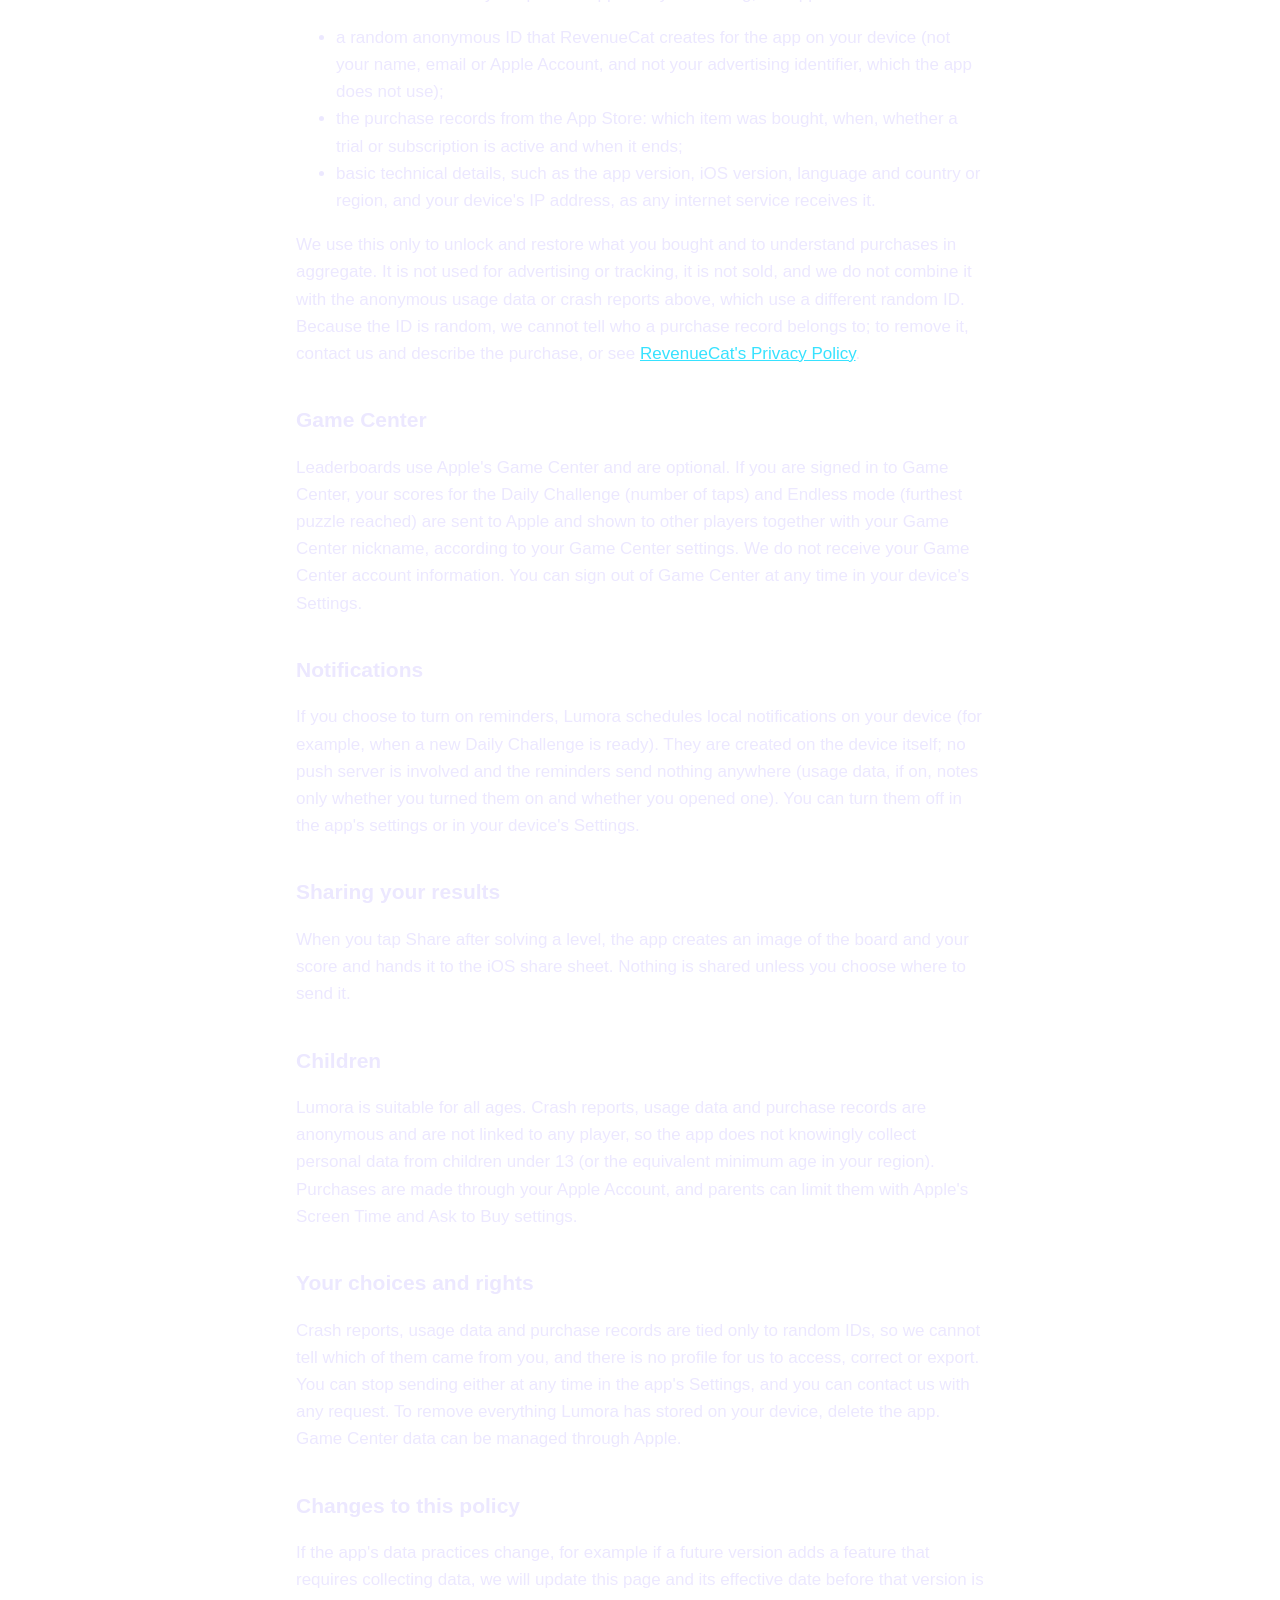
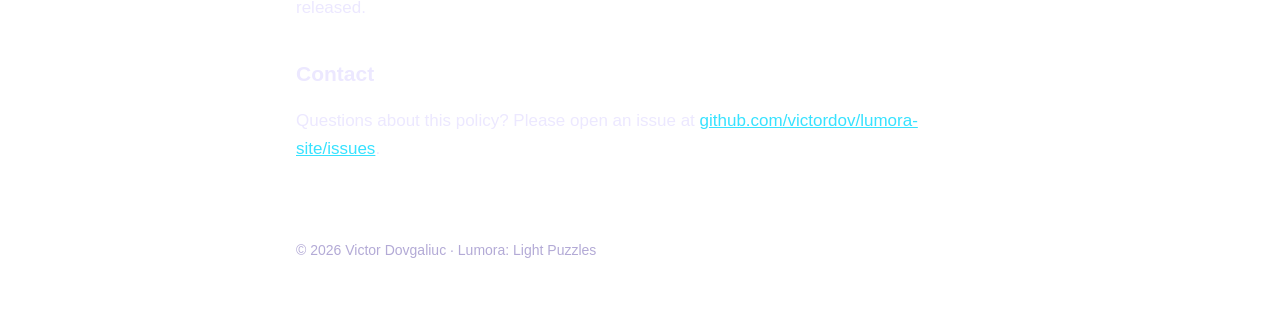
==== commit ee3fc5a9: "Privacy and terms for Lumora 1.1: purchases, RevenueCat, Lumora+ includes every chapter Co-Authored-" ====
--- a/privacy.html
+++ b/privacy.html
@@ -19,11 +19,12 @@
   </header>
 
   <h1>Privacy Policy</h1>
-  <p class="muted">Effective October 31, 2026</p>
+  <p class="muted">Effective November 16, 2026</p>
 
   <p>This policy explains how <strong>Lumora: Light Puzzles</strong> ("Lumora", "the app"), developed by
     Victor Dovgaliuc ("we", "us"), handles information. The short version: the only things the app sends us are
-    anonymous crash reports and anonymous usage data about the puzzles, and you can turn each off.</p>
+    anonymous crash reports and anonymous usage data about the puzzles, and you can turn each off. If you buy
+    something, a purchase record is kept for you under a random ID by RevenueCat, our purchase service.</p>
 
   <div class="summary">
     <strong>In short</strong>
@@ -36,7 +37,9 @@
         and when hints are used, so we can make the puzzles better. It is never linked to you. You can turn this
         off in the app's Settings too.</li>
       <li>Your game progress is saved only on your device.</li>
-      <li>Purchases and Game Center are handled entirely by Apple.</li>
+      <li>Payments are handled entirely by Apple. To unlock what you bought on all your devices, the app uses RevenueCat,
+        which receives an anonymous purchase record: no name, email or Apple Account.</li>
+      <li>Game Center is handled entirely by Apple.</li>
     </ul>
   </div>
 
@@ -77,7 +80,8 @@
     <li>for each puzzle you start: which one it is (for example "chapter 2, level 5", the Daily, or an event), how
       many days after installing the app you started it, and whether you solved it, skipped it or left it, with the
       taps, hints, stars and seconds it took;</li>
-    <li>rewards and choices: claiming a daily reward, quest or star chest and the shards it gave, unlocking a
+    <li>rewards and choices: claiming a daily reward, quest or star chest and the shards it gave, the one-time thank-you shards paid with
+      your first Lumora+ or with Unlock Every Chapter, whether the shop offered to keep the chapters for good, unlocking a
       chapter (and whether with stars, shards or a purchase), the score at the end of an endless run, whether you
       turned reminders on and whether you opened one, that the app suggested the Daily puzzle after your first boss
       level and whether you played it, and that you opened the share sheet for a result;</li>
@@ -105,10 +109,28 @@
     <a href="https://docs.github.com/site-policy/privacy-policies/github-general-privacy-statement">GitHub
     Privacy Statement</a>.</p>
 
-  <h2>In-app purchases</h2>
-  <p>This version of Lumora has no in-app purchases or subscriptions. If a later version offers them, they will be
-    processed by Apple through the App Store, and we will never receive your name, Apple ID, payment card or billing
-    details.</p>
+  <h2>In-app purchases and subscriptions (Apple and RevenueCat)</h2>
+  <p>Lumora is free to play. Chapters 4&ndash;11 can be unlocked with a one-time purchase, and Lumora+ is an optional
+    subscription that also opens every chapter while it is active. Payments are processed by Apple through the App Store: we never receive your name, Apple Account,
+    payment card or billing details. You can manage or cancel a Lumora+ subscription in your device's Settings under
+    your Apple Account &rsaquo; Subscriptions. Apple's handling of this information is described in the
+    <a href="https://www.apple.com/legal/privacy/">Apple Privacy Policy</a>.</p>
+  <p>To confirm purchases, restore them on your other devices and keep subscriptions up to date, the app uses
+    <strong>RevenueCat</strong> (RevenueCat, Inc.), which processes data on its servers in the United States. When you
+    open the app or buy something, the app sends RevenueCat:</p>
+  <ul>
+    <li>a random anonymous ID that RevenueCat creates for the app on your device (not your name, email or Apple
+      Account, and not your advertising identifier, which the app does not use);</li>
+    <li>the purchase records from the App Store: which item was bought, when, whether a trial or subscription is
+      active and when it ends;</li>
+    <li>basic technical details, such as the app version, iOS version, language and country or region, and your device's
+      IP address, as any internet service receives it.</li>
+  </ul>
+  <p>We use this only to unlock and restore what you bought and to understand purchases in aggregate. It is not used
+    for advertising or tracking, it is not sold, and we do not combine it with the anonymous usage data or crash
+    reports above, which use a different random ID. Because the ID is random, we cannot tell who a purchase record
+    belongs to; to remove it, contact us and describe the purchase, or see
+    <a href="https://www.revenuecat.com/privacy">RevenueCat's Privacy Policy</a>.</p>
 
   <h2>Game Center</h2>
   <p>Leaderboards use Apple's Game Center and are optional. If you are signed in to Game Center, your scores for the
@@ -127,13 +149,14 @@
     the iOS share sheet. Nothing is shared unless you choose where to send it.</p>
 
   <h2>Children</h2>
-  <p>Lumora is suitable for all ages. Crash reports and usage data are anonymous and are not linked to any player,
+  <p>Lumora is suitable for all ages. Crash reports, usage data and purchase records are anonymous and are not linked to any player,
     so the app does not knowingly collect personal data from children under 13 (or the equivalent minimum age in
-    your region).</p>
+    your region). Purchases are made through your Apple Account, and parents can limit them with Apple's Screen Time
+    and Ask to Buy settings.</p>
 
   <h2>Your choices and rights</h2>
-  <p>Crash reports and usage data are anonymous, so we cannot tell which of them came from you, and there is no
-    profile for us to access, correct or export. You can stop sending either at any time in the app's Settings, and
+  <p>Crash reports, usage data and purchase records are tied only to random IDs, so we cannot tell which of them came
+    from you, and there is no profile for us to access, correct or export. You can stop sending either at any time in the app's Settings, and
     you can contact us with any request. To remove everything Lumora has stored on your device, delete the app.
     Game Center data can be managed through Apple.</p>
 
